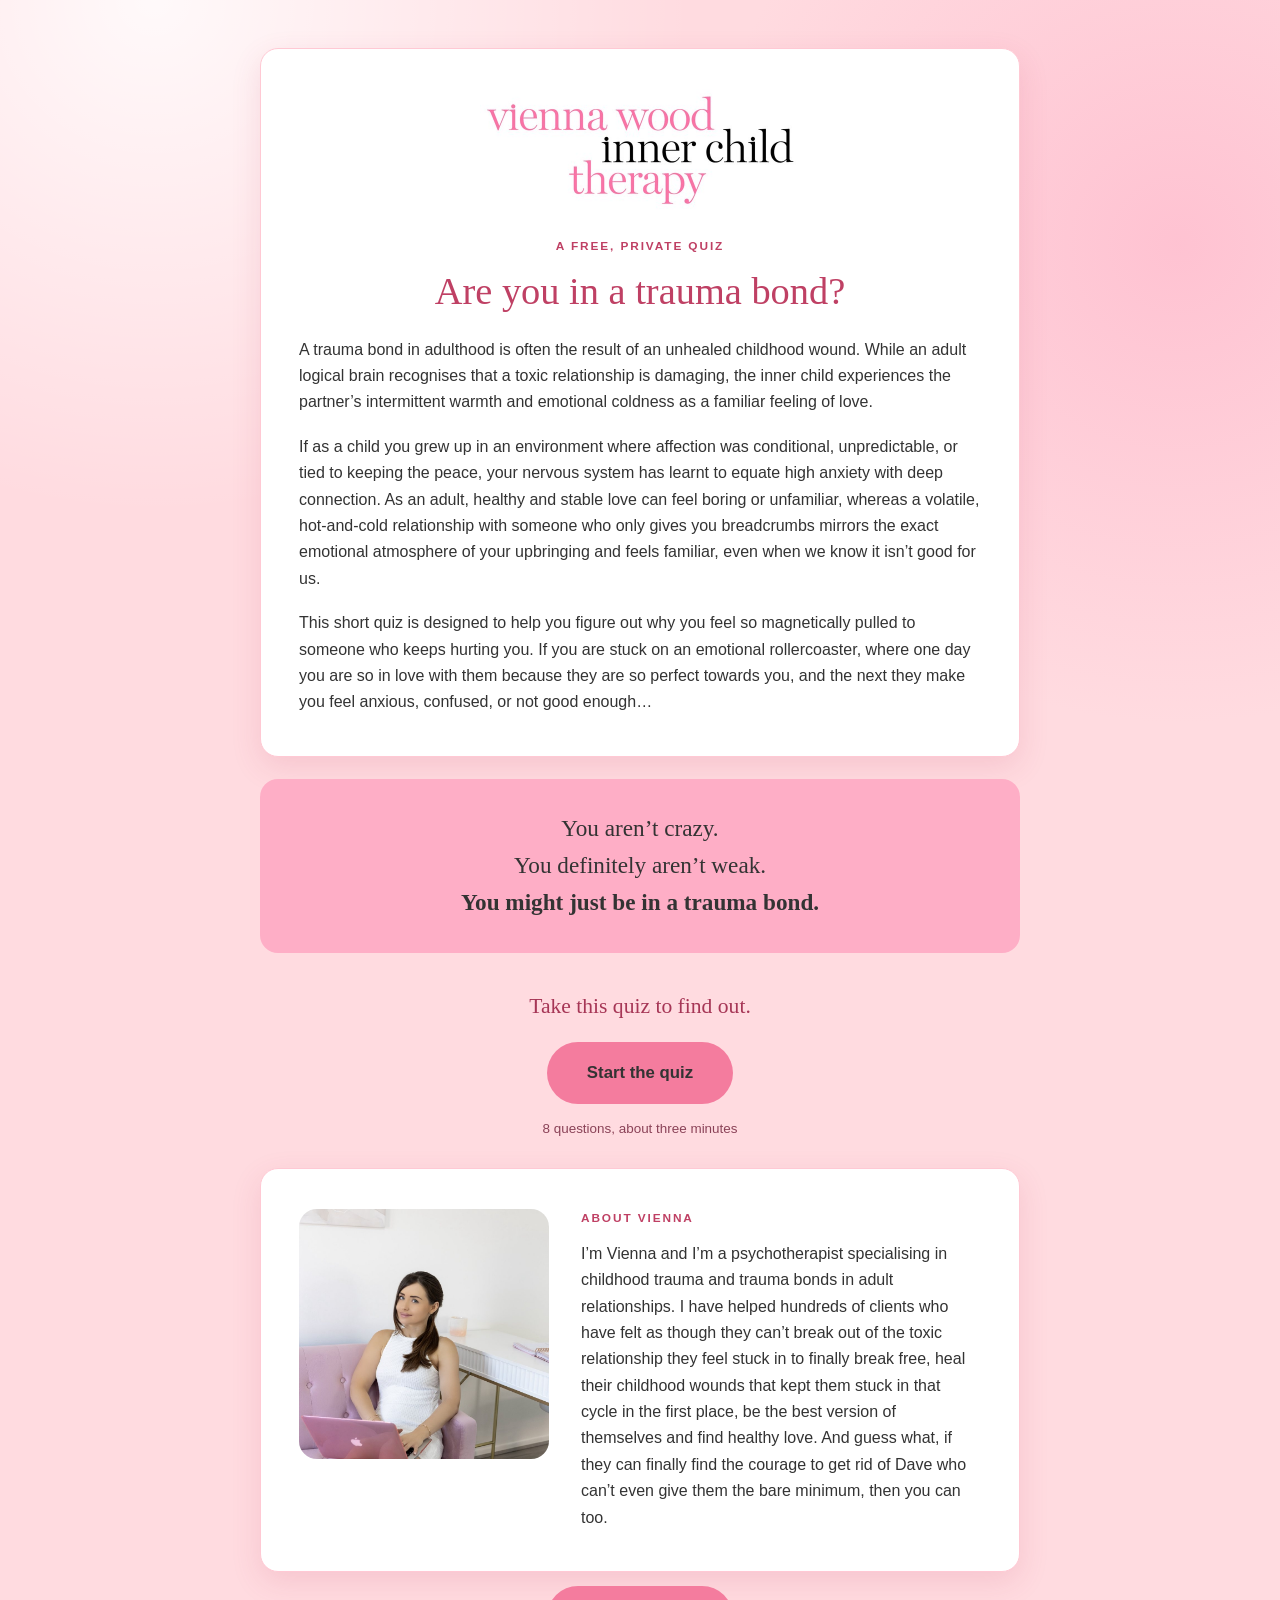
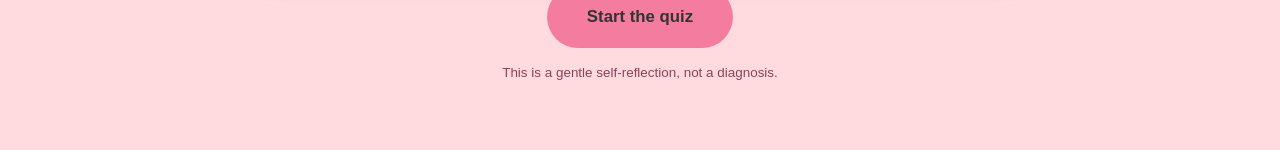
==== intro-single-file.html @ 4bd6a63e "Intro page: client's copy, logo, photo, CTA into the quiz - intro.html + intro.css (layout only - al" ====
<!DOCTYPE html>
<html lang="en">
<head>
<meta charset="utf-8">
<meta name="viewport" content="width=device-width, initial-scale=1">
<title>Are you in a trauma bond? — Vienna Wood Inner Child Therapy</title>
<meta name="description" content="A short, private quiz to help you understand why you feel so pulled towards someone who keeps hurting you.">
<style>
/* ============================================================
   Are You in a Trauma Bond? — styles
   Vienna Wood Inner Child Therapy
   ------------------------------------------------------------
   ALL colours live in the :root block below.
   Change the pinks there and the whole quiz follows.
   Everything is scoped under .tq so it cannot leak into,
   or be broken by, the rest of your site.
   ============================================================ */

:root {
  /* --- Vienna Wood palette, taken from viennawoodtherapy.co.uk
     These are the exact colours your live site already uses, so the
     quiz sits on the page as though it was always part of it:
         #F47C9E  pink        -> headings on your site, buttons, borders
         #FEAEC6  mid pink    -> your "Hi I'm Vienna" section background
         #FFDBE0  pale pink   -> your pale section backgrounds
         #333333  charcoal    -> your body text

     One shade is DERIVED, because #F47C9E cannot be used as text:
     against white it only reaches 2.6:1, and readable text needs
     4.5:1. So headings use a deeper rose of the same hue:
         #BF4064  deep rose   -> headings and small labels
     The "Book a free 15 minute call" button uses your actual site
     pink #F47C9E with charcoal text (4.95:1) rather than white
     text, because white on that pink is only 2.6:1.
     ---------------------------------------------------------- */
  --tq-blush:      #FFDBE0;   /* SITE - page / outer background */
  --tq-card:       #FFFFFF;   /* card surface                   */
  --tq-pink-soft:  #FEAEC6;   /* SITE - answer buttons          */
  --tq-pink:       #F47C9E;   /* SITE - selected answer, bar    */
  --tq-pink-hover: #FE9CBA;   /* answer button hover            */
  --tq-pink-deep:  #BF4064;   /* headings, small labels         */
  --tq-pink-deep-hover: #A63656; /* same rose, deeper: text on pink */
  --tq-rose-ink:   #333333;   /* SITE - body text               */
  --tq-muted:      #8A4257;   /* small print                    */
  --tq-line:       #FFC9D4;   /* hairlines / card border        */
  --tq-track:      #FEAEC6;   /* empty part of the progress bar */

  /* --- shape & spacing --- */
  --tq-radius:     18px;
  --tq-radius-sm:  14px;
  --tq-shadow:     0 10px 30px rgba(191, 64, 100, .14);
  --tq-maxw:       620px;

  /* --- type --- */
  --tq-font:       Montserrat, Poppins, ui-sans-serif, -apple-system, "Segoe UI", Roboto, "Helvetica Neue", Arial, sans-serif;
  --tq-font-head:  ui-serif, Georgia, "Times New Roman", serif;
}

/* Keeps phone "auto dark mode" (Samsung / Android) from
   repainting the quiz into muddy greys. The block at the
   bottom of this file restates the light palette explicitly. */
.tq { color-scheme: light; }

/* ---------- shell ---------- */

.tq,
.tq * { box-sizing: border-box; }

/* The pink fills the full width of whatever it sits in; the quiz
   itself stays a comfortable reading width, centred inside it. */
.tq {
  font-family: var(--tq-font);
  color: var(--tq-rose-ink);
  background: var(--tq-blush);
  width: 100%;
  margin: 0;
  padding: 44px 20px 52px;
  -webkit-font-smoothing: antialiased;
  text-align: left;
  line-height: 1.55;
}

.tq-inner {
  max-width: var(--tq-maxw);
  margin: 0 auto;
}

/* OPTIONAL — only if your theme wraps page content in a narrow
   column and you want the pink to reach the very edges of the
   screen anyway. Add it as a second class on the quiz div:
       <div id="tq-quiz" class="tq tq-bleed"> ...
   Leave it off and the pink simply fills its container. */
.tq-bleed {
  width: auto;
  margin-left:  calc(50% - 50vw + (var(--tq-sb, 0px) / 2));
  margin-right: calc(50% - 50vw + (var(--tq-sb, 0px) / 2));
}

/* ---------- progress ---------- */

.tq-progress { margin-bottom: 20px; }

.tq-progress-head {
  display: flex;
  justify-content: space-between;
  align-items: baseline;
  margin-bottom: 9px;
}

.tq-step {
  font-size: .82rem;
  letter-spacing: .06em;
  text-transform: uppercase;
  color: var(--tq-muted);
}

/* The percentage sits on the pink page background rather than on the
   white card, so it uses the deeper shade to stay readable there. */
.tq-pct {
  font-size: .82rem;
  font-weight: 600;
  color: var(--tq-pink-deep-hover);
}

.tq-bar {
  height: 8px;
  background: var(--tq-track);
  border-radius: 99px;
  overflow: hidden;
}

.tq-bar-fill {
  height: 100%;
  width: 12.5%;
  border-radius: 99px;
  background: linear-gradient(90deg, var(--tq-pink-deep) 0%, var(--tq-pink) 100%);
  transition: width .35s ease;   /* remove this line for zero motion */
}

/* ---------- card ---------- */

.tq-card {
  background: var(--tq-card);
  border: 1px solid var(--tq-line);
  border-radius: var(--tq-radius);
  box-shadow: var(--tq-shadow);
  padding: 30px 26px;
}

.tq-eyebrow {
  font-size: .74rem;
  letter-spacing: .16em;
  text-transform: uppercase;
  color: var(--tq-pink-deep);
  margin: 0 0 12px;
  font-weight: 600;
}

.tq-q {
  font-family: var(--tq-font-head);
  font-size: 1.5rem;
  line-height: 1.3;
  font-weight: 500;
  color: var(--tq-pink-deep);
  margin: 0 0 22px;
}

/* ---------- options ---------- */

.tq-options {
  list-style: none;
  margin: 0;
  padding: 0;
  display: flex;
  flex-direction: column;
  gap: 10px;
}

.tq-option {
  display: block;
  width: 100%;
  text-align: left;
  font: inherit;
  font-size: 1rem;
  color: var(--tq-rose-ink);
  background: var(--tq-pink-soft);
  border: 1.5px solid transparent;
  border-radius: var(--tq-radius-sm);
  padding: 15px 17px;
  cursor: pointer;
  transition: background .15s ease, border-color .15s ease;
}

.tq-option:hover {
  background: var(--tq-pink-hover);
  border-color: var(--tq-pink);
}

.tq-option:focus-visible {
  outline: 3px solid var(--tq-pink-deep);
  outline-offset: 2px;
}

.tq-option.is-selected {
  background: var(--tq-pink);
  border-color: var(--tq-pink-deep);
  color: var(--tq-rose-ink);
  font-weight: 600;
}

/* ---------- email capture ---------- */

.tq-blurb {
  margin: -10px 0 20px;
  font-size: 1rem;
}

.tq-form { margin: 0; }

.tq-sink {
  display: none;
  width: 0;
  height: 0;
  border: 0;
}

.tq-field { margin-bottom: 14px; }

.tq-field label {
  display: block;
  font-size: .82rem;
  font-weight: 600;
  margin-bottom: 6px;
}

.tq-field input {
  width: 100%;
  font: inherit;
  font-size: 1rem;
  color: var(--tq-rose-ink);
  background: var(--tq-card);
  border: 1.5px solid var(--tq-line);
  border-radius: var(--tq-radius-sm);
  padding: 13px 15px;
  transition: border-color .15s ease;
}

.tq-field input:focus {
  outline: 3px solid var(--tq-pink-deep);
  outline-offset: 2px;
  border-color: var(--tq-pink-deep);
}

.tq-consent {
  display: flex;
  align-items: flex-start;
  gap: 10px;
  font-size: .9rem;
  line-height: 1.45;
  margin: 18px 0 4px;
  cursor: pointer;
}

.tq-consent input {
  flex: 0 0 auto;
  width: 18px;
  height: 18px;
  margin: 3px 0 0;
  accent-color: var(--tq-pink-deep);
}

.tq-privacy {
  margin: 10px 0 0;
  font-size: .82rem;
}

.tq-privacy a { color: var(--tq-pink-deep); }

/* Empty until something is wrong, so it takes up no room. */
.tq-error {
  margin: 10px 0 0;
  font-size: .88rem;
  font-weight: 600;
  color: #9E1B1B;
}

.tq-error:empty { display: none; }

.tq-submit {
  display: block;
  width: 100%;
  text-align: center;
  margin-top: 18px;
}

/* ---------- result ---------- */

.tq-result-mark {
  width: 46px;
  height: 46px;
  border-radius: 50%;
  background: var(--tq-blush);
  color: var(--tq-pink-deep);
  display: flex;
  align-items: center;
  justify-content: center;
  font-size: 1.4rem;
  margin-bottom: 16px;
}

.tq-result h2 {
  font-family: var(--tq-font-head);
  font-size: 1.6rem;
  font-weight: 500;
  line-height: 1.25;
  color: var(--tq-pink-deep);
  margin: 0 0 14px;
}

.tq-result p {
  margin: 0 0 14px;
  font-size: 1rem;
}

.tq-result p:last-of-type { margin-bottom: 0; }

/* Pink heading above a result paragraph
   ("What your results mean", "An Inner Child Perspective").
   Same size as the paragraphs, set apart by caps + letter-spacing.
   Drop to .76rem if you ever want them smaller. */
.tq-body-label {
  font-size: 1rem;
  letter-spacing: .14em;
  text-transform: uppercase;
  color: var(--tq-pink-deep);
  font-weight: 600;
  margin: 22px 0 8px !important;
}

.tq-result-mark + h2 + .tq-body-label,
.tq-result h2 + .tq-body-label { margin-top: 4px !important; }

.tq-next {
  margin-top: 22px;
  padding-top: 20px;
  border-top: 1px solid var(--tq-line);
}

.tq-next-title {
  font-size: .76rem;
  letter-spacing: .14em;
  text-transform: uppercase;
  color: var(--tq-pink-deep);
  font-weight: 600;
  margin: 0 0 10px;
}

.tq-next ul {
  margin: 0;
  padding-left: 20px;
}

.tq-next li { margin-bottom: 7px; }

.tq-cta {
  display: inline-block;
  margin-top: 20px;
  background: var(--tq-pink);
  color: var(--tq-rose-ink);
  text-decoration: none;
  font-weight: 600;
  font-size: 1rem;
  padding: 14px 26px;
  border: 0;
  border-radius: 99px;
  cursor: pointer;
  font-family: inherit;
}

.tq-cta:hover { background: var(--tq-pink-hover); }

.tq-cta:focus-visible {
  outline: 3px solid var(--tq-pink-deep);
  outline-offset: 2px;
}

.tq-restart {
  display: block;
  margin: 16px auto 0;
  background: none;
  border: 0;
  font: inherit;
  font-size: .88rem;
  color: var(--tq-muted);
  text-decoration: underline;
  cursor: pointer;
}

/* ---------- footer ---------- */

.tq-foot {
  display: flex;
  flex-direction: column;
  align-items: center;
  gap: 10px;
  margin-top: 18px;
}

.tq-back {
  align-self: flex-start;
  background: none;
  border: 0;
  font: inherit;
  font-size: .9rem;
  color: var(--tq-muted);
  cursor: pointer;
  padding: 4px 2px;
}

.tq-back:hover { color: var(--tq-pink-deep-hover); }

.tq-note {
  margin: 0;
  font-size: .8rem;
  color: var(--tq-muted);
  text-align: center;
}

/* ---------- phones ---------- */

@media (max-width: 480px) {
  .tq        { padding: 24px 14px 30px; }
  .tq-card   { padding: 22px 18px; }
  .tq-q      { font-size: 1.3rem; }
  .tq-option { padding: 14px 15px; font-size: .97rem; }
  .tq-result h2 { font-size: 1.4rem; }
  .tq-cta    { display: block; text-align: center; }
}

/* ---------- respect reduced-motion ---------- */

@media (prefers-reduced-motion: reduce) {
  .tq * { transition: none !important; }
}

/* ---------- phone dark mode ----------
   Restating the light palette here stops Android's automatic
   dark mode from inventing its own (usually grey) colours.
   If you ever want a real dark version, change these values. */

@media (prefers-color-scheme: dark) {
  .tq {
    --tq-blush:     #FFDBE0;
    --tq-card:      #FFFFFF;
    --tq-pink-soft: #FEAEC6;
    --tq-pink:      #F47C9E;
    --tq-pink-hover:#FE9CBA;
    --tq-pink-deep: #BF4064;
    --tq-pink-deep-hover: #A63656;
    --tq-rose-ink:  #333333;
    --tq-muted:     #8A4257;
    --tq-line:      #FFC9D4;
    --tq-track:     #FEAEC6;
  }
}

</style>
<style>
/* ============================================================
   Intro page — Vienna Wood Inner Child Therapy
   ------------------------------------------------------------
   This file is LAYOUT ONLY. Every colour and the font stack come
   from the :root block at the top of quiz.css, so the intro page
   and the quiz can never drift apart — change a pink once and
   both follow. Load quiz.css first, then this file.

   Everything is scoped under .vw so it cannot leak into, or be
   broken by, the rest of your site.
   ============================================================ */

.vw { color-scheme: light; }

.vw,
.vw * { box-sizing: border-box; }

.vw {
  font-family: var(--tq-font);
  color: var(--tq-rose-ink);
  background: var(--tq-blush);
  width: 100%;
  margin: 0;
  padding: 48px 20px 60px;
  -webkit-font-smoothing: antialiased;
  text-align: left;
  line-height: 1.65;

  /* Soft pink light, drawn in CSS rather than an image, so there is
     nothing extra to load and it stays crisp on every screen. */
  background-image:
    radial-gradient(60% 42% at 12% 0%,   rgba(255,255,255,.85), rgba(255,255,255,0) 70%),
    radial-gradient(52% 38% at 92% 14%,  rgba(254,174,198,.55), rgba(254,174,198,0) 72%);
  background-repeat: no-repeat;
}

/* Same optional full-bleed helper as the quiz — see quiz.css */
.vw-bleed {
  width: auto;
  margin-left:  calc(50% - 50vw + (var(--tq-sb, 0px) / 2));
  margin-right: calc(50% - 50vw + (var(--tq-sb, 0px) / 2));
}

.vw-inner {
  max-width: 760px;
  margin: 0 auto;
}

/* ---------- cards ---------- */

.vw-card {
  background: var(--tq-card);
  border: 1px solid var(--tq-line);
  border-radius: var(--tq-radius);
  box-shadow: var(--tq-shadow);
  padding: 40px 38px;
}

.vw-hero { text-align: center; }

/* The logo artwork has a white background baked in, so it has to
   sit on white — hence the logo living inside the card, not up on
   the pink. */
.vw-logo {
  display: block;
  width: 100%;
  max-width: 320px;
  height: auto;
  margin: 0 auto 26px;
}

.vw-eyebrow {
  font-size: .74rem;
  letter-spacing: .16em;
  text-transform: uppercase;
  color: var(--tq-pink-deep);
  font-weight: 600;
  margin: 0 0 12px;
}

.vw-h1 {
  font-family: var(--tq-font-head);
  font-size: 2.4rem;
  line-height: 1.15;
  font-weight: 500;
  color: var(--tq-pink-deep);
  margin: 0 0 24px;
}

/* Heading block stays centred, the reading text goes left — long
   centred paragraphs are hard work to read. */
.vw-hero p:not(.vw-eyebrow) { margin: 0 0 18px; text-align: left; }
.vw-hero p:last-child { margin-bottom: 0; }

/* ---------- the three lines ---------- */

.vw-affirm {
  background: var(--tq-pink-soft);
  border-radius: var(--tq-radius);
  padding: 34px 30px;
  margin: 22px 0;
  text-align: center;
}

.vw-affirm p {
  font-family: var(--tq-font-head);
  font-size: 1.45rem;
  line-height: 1.35;
  margin: 0 0 6px;
}

.vw-affirm p:last-child { margin-bottom: 0; }

.vw-affirm-last { font-weight: 600; }

/* ---------- call to action ---------- */

.vw-act {
  text-align: center;
  padding: 14px 0 6px;
}

/* Sits on the pink page background rather than a white card, so it
   takes the deeper rose — see the note in quiz.css. */
.vw-lead {
  font-family: var(--tq-font-head);
  font-size: 1.35rem;
  color: var(--tq-pink-deep-hover);
  margin: 0 0 18px;
}

.vw-cta {
  display: inline-block;
  background: var(--tq-pink);
  color: var(--tq-rose-ink);
  text-decoration: none;
  font-weight: 600;
  font-size: 1.05rem;
  padding: 17px 40px;
  border: 0;
  border-radius: 99px;
  cursor: pointer;
  font-family: inherit;
  transition: background .15s ease;
}

.vw-cta:hover { background: var(--tq-pink-hover); }

.vw-cta:focus-visible {
  outline: 3px solid var(--tq-pink-deep);
  outline-offset: 3px;
}

.vw-meta {
  font-size: .84rem;
  color: var(--tq-muted);
  margin: 14px 0 0;
}

/* ---------- about ---------- */

.vw-about {
  display: flex;
  gap: 32px;
  align-items: flex-start;
  margin-top: 22px;
}

.vw-photo {
  flex: 0 0 250px;
  max-width: 250px;
}

.vw-photo img {
  display: block;
  width: 100%;
  height: auto;
  border-radius: var(--tq-radius);
}

.vw-bio { flex: 1 1 auto; }

.vw-bio p:last-child { margin: 0; }

/* ---------- tablet ---------- */

@media (max-width: 720px) {
  .vw       { padding: 34px 16px 44px; }
  .vw-card  { padding: 30px 24px; }
  .vw-h1    { font-size: 2rem; }
  .vw-about { display: block; }

  .vw-photo {
    max-width: 210px;
    margin: 0 auto 24px;
  }
}

/* ---------- phones ---------- */

@media (max-width: 480px) {
  .vw        { padding: 26px 14px 36px; }
  .vw-card   { padding: 26px 20px; }
  .vw-h1     { font-size: 1.7rem; }
  .vw-logo   { max-width: 250px; }
  .vw-affirm { padding: 26px 20px; }
  .vw-affirm p { font-size: 1.2rem; }
  .vw-lead   { font-size: 1.15rem; }

  .vw-cta {
    display: block;
    text-align: center;
    padding: 16px 22px;
  }
}

/* ---------- respect reduced-motion ---------- */

@media (prefers-reduced-motion: reduce) {
  .vw * { transition: none !important; }
}

/* ---------- phone dark mode ----------
   Same reason as the quiz: stops Android's automatic dark mode
   from inventing its own grey version of the page. */

@media (prefers-color-scheme: dark) {
  .vw {
    --tq-blush:     #FFDBE0;
    --tq-card:      #FFFFFF;
    --tq-pink-soft: #FEAEC6;
    --tq-pink:      #F47C9E;
    --tq-pink-hover:#FE9CBA;
    --tq-pink-deep: #BF4064;
    --tq-pink-deep-hover: #A63656;
    --tq-rose-ink:  #333333;
    --tq-muted:     #8A4257;
    --tq-line:      #FFC9D4;
    --tq-track:     #FEAEC6;
  }
}

</style>
<!-- Demo page only. Your own site already sets these. -->
<style>html,body{margin:0;padding:0;background:#FFDBE0;}</style>
</head>
<body>

<!-- ============================================================
     Drop-in block. Everything lives inside <div id="vw-intro">.
     Styles: quiz.css (the colours) + intro.css (this page)
     The two "Start the quiz" links point at your quiz page.
     ============================================================ -->

<div id="vw-intro" class="vw">
 <div class="vw-inner">

  <section class="vw-card vw-hero">
    <img class="vw-logo" src="[data-uri]" alt="Vienna Wood Inner Child Therapy"
         width="640" height="244">

    <p class="vw-eyebrow">A free, private quiz</p>
    <h1 class="vw-h1">Are you in a trauma bond?</h1>

    <p>A trauma bond in adulthood is often the result of an unhealed childhood
      wound. While an adult logical brain recognises that a toxic relationship is
      damaging, the inner child experiences the partner’s intermittent warmth and
      emotional coldness as a familiar feeling of love.</p>

    <p>If as a child you grew up in an environment where affection was
      conditional, unpredictable, or tied to keeping the peace, your nervous
      system has learnt to equate high anxiety with deep connection. As an adult,
      healthy and stable love can feel boring or unfamiliar, whereas a volatile,
      hot-and-cold relationship with someone who only gives you breadcrumbs
      mirrors the exact emotional atmosphere of your upbringing and feels
      familiar, even when we know it isn’t good for us.</p>

    <p>This short quiz is designed to help you figure out why you feel so
      magnetically pulled to someone who keeps hurting you. If you are stuck on
      an emotional rollercoaster, where one day you are so in love with them
      because they are so perfect towards you, and the next they make you feel
      anxious, confused, or not good enough…</p>
  </section>

  <section class="vw-affirm" aria-label="A gentle reminder">
    <p>You aren’t crazy.</p>
    <p>You definitely aren’t weak.</p>
    <p class="vw-affirm-last">You might just be in a trauma bond.</p>
  </section>

  <div class="vw-act">
    <p class="vw-lead">Take this quiz to find out.</p>
    <a class="vw-cta" href="index.html">Start the quiz</a>
    <p class="vw-meta">8 questions, about three minutes</p>
  </div>

  <section class="vw-card vw-about">
    <div class="vw-photo">
      <img src="[data-uri]" alt="Vienna Wood, psychotherapist" width="900" height="900">
    </div>
    <div class="vw-bio">
      <p class="vw-eyebrow">About Vienna</p>
      <p>I’m Vienna and I’m a psychotherapist specialising in childhood trauma and
        trauma bonds in adult relationships. I have helped hundreds of clients who
        have felt as though they can’t break out of the toxic relationship they
        feel stuck in to finally break free, heal their childhood wounds that kept
        them stuck in that cycle in the first place, be the best version of
        themselves and find healthy love. And guess what, if they can finally find
        the courage to get rid of Dave who can’t even give them the bare minimum,
        then you can too.</p>
    </div>
  </section>

  <div class="vw-act">
    <a class="vw-cta" href="index.html">Start the quiz</a>
    <p class="vw-meta">This is a gentle self-reflection, not a diagnosis.</p>
  </div>

 </div>
</div>

</body>
</html>
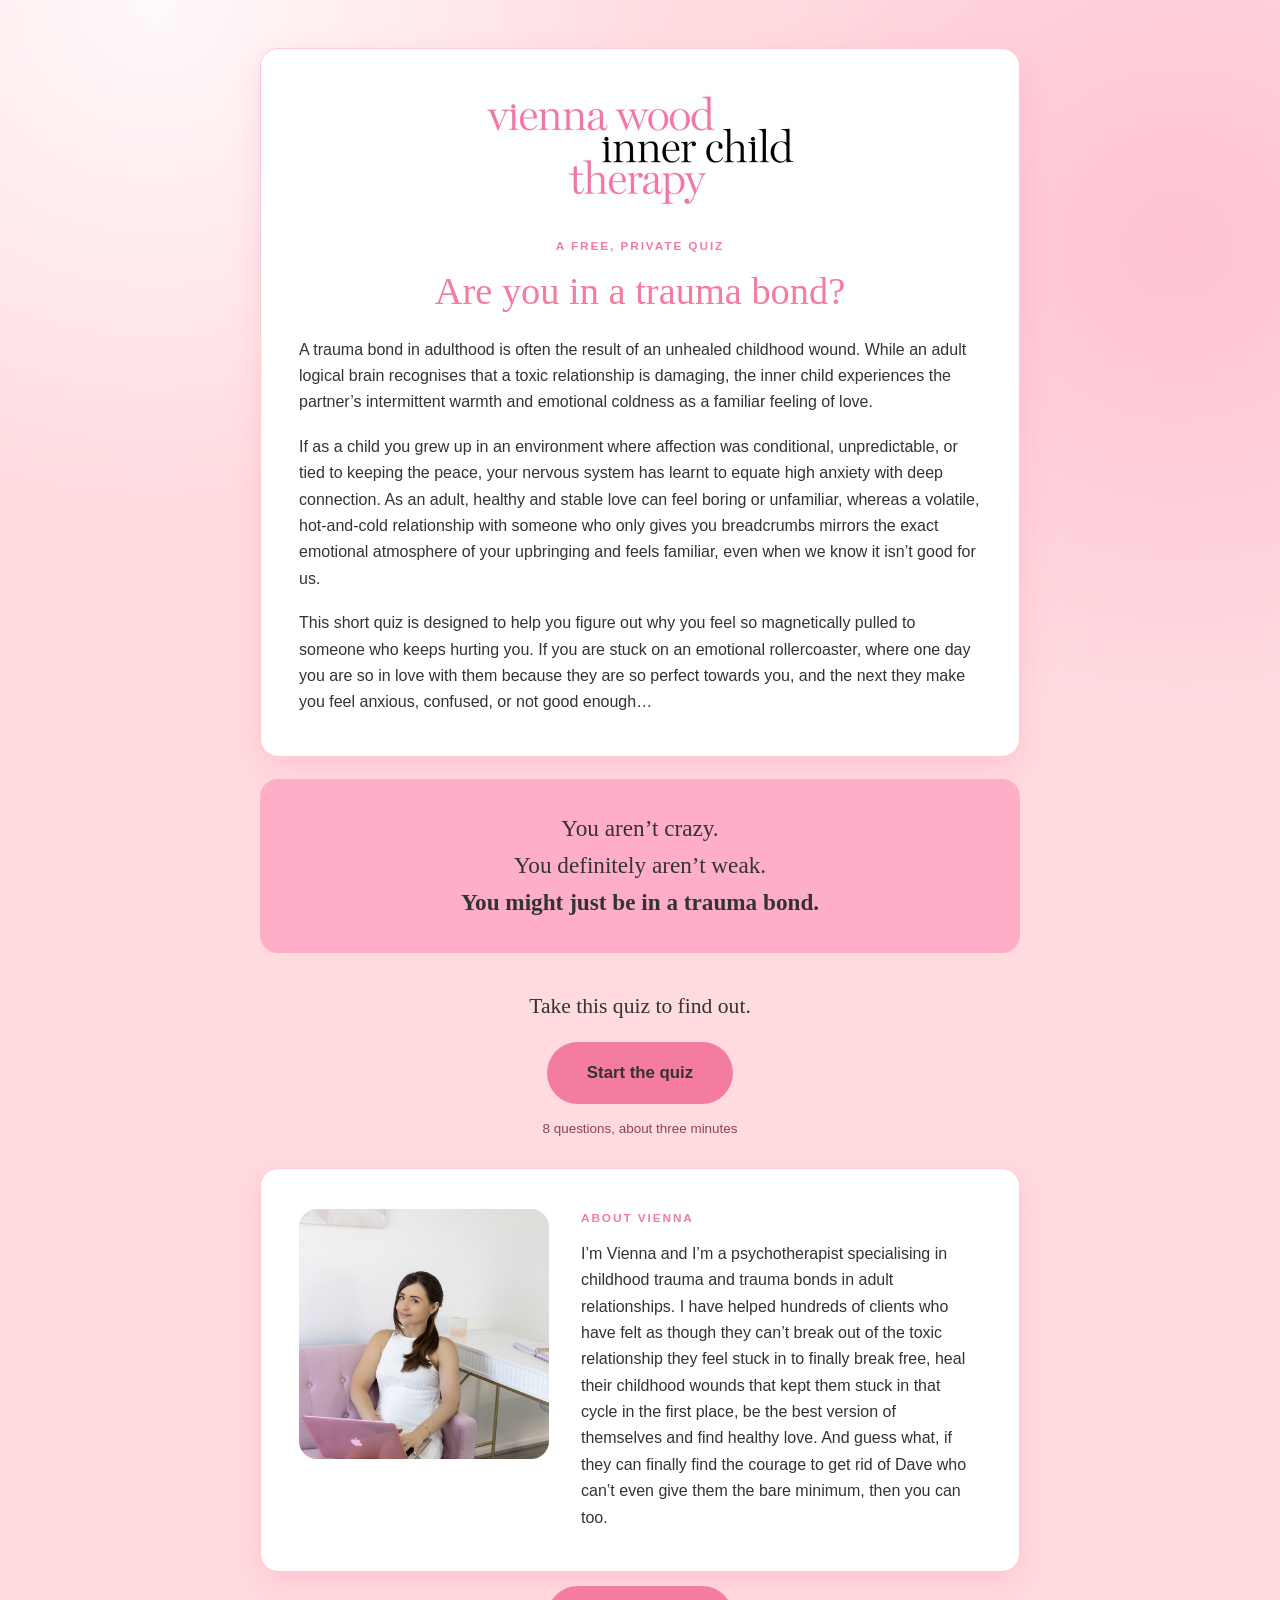
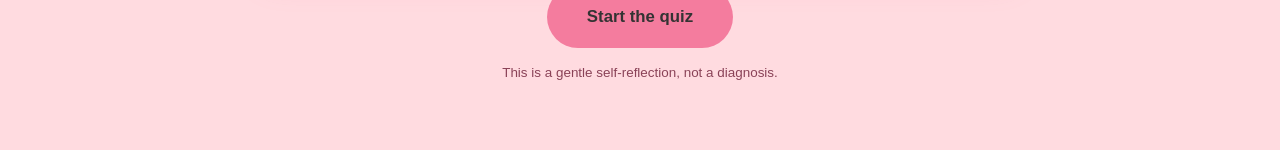
==== commit 960f732c: "Drop the derived rose - headings now use the site pink #F47C9E Client asked twice for his own pinks," ====
--- a/intro-single-file.html
+++ b/intro-single-file.html
@@ -25,30 +25,40 @@
          #FFDBE0  pale pink   -> your pale section backgrounds
          #333333  charcoal    -> your body text
 
-     One shade is DERIVED, because #F47C9E cannot be used as text:
-     against white it only reaches 2.6:1, and readable text needs
-     4.5:1. So headings use a deeper rose of the same hue:
-         #BF4064  deep rose   -> headings and small labels
-     The "Book a free 15 minute call" button uses your actual site
-     pink #F47C9E with charcoal text (4.95:1) rather than white
-     text, because white on that pink is only 2.6:1.
+     There are NO invented colours here any more. Headings use your
+     own #F47C9E, exactly as they do on your website.
+
+     Worth knowing: #F47C9E on white measures 2.6:1, where the
+     readable standard for text is 4.5:1. Your website already does
+     this, so the quiz now matches it. If anyone ever tells you the
+     small uppercase labels are hard to read, change --tq-pink-deep
+     to #333333 and they become charcoal.
+
+     Two places do NOT use the pink, because it sits on the pale
+     pink background there rather than on a white card, and drops
+     to 2.0:1 — near enough invisible. Those use your charcoal:
+     the percentage on the progress bar, and "Take this quiz to
+     find out" on the intro page.
+
+     Buttons use the pink as a BACKGROUND with charcoal text
+     (4.95:1) rather than white text, because white on that pink
+     is the same unreadable 2.6:1.
      ---------------------------------------------------------- */
   --tq-blush:      #FFDBE0;   /* SITE - page / outer background */
   --tq-card:       #FFFFFF;   /* card surface                   */
   --tq-pink-soft:  #FEAEC6;   /* SITE - answer buttons          */
   --tq-pink:       #F47C9E;   /* SITE - selected answer, bar    */
   --tq-pink-hover: #FE9CBA;   /* answer button hover            */
-  --tq-pink-deep:  #BF4064;   /* headings, small labels         */
-  --tq-pink-deep-hover: #A63656; /* same rose, deeper: text on pink */
+  --tq-pink-deep:  #F47C9E;   /* SITE - headings, small labels  */
   --tq-rose-ink:   #333333;   /* SITE - body text               */
   --tq-muted:      #8A4257;   /* small print                    */
   --tq-line:       #FFC9D4;   /* hairlines / card border        */
-  --tq-track:      #FEAEC6;   /* empty part of the progress bar */
+  --tq-track:      #FFFFFF;   /* empty part of the progress bar */
 
   /* --- shape & spacing --- */
   --tq-radius:     18px;
   --tq-radius-sm:  14px;
-  --tq-shadow:     0 10px 30px rgba(191, 64, 100, .14);
+  --tq-shadow:     0 10px 30px rgba(244, 124, 158, .22);
   --tq-maxw:       620px;
 
   /* --- type --- */
@@ -114,12 +124,13 @@
   color: var(--tq-muted);
 }
 
-/* The percentage sits on the pink page background rather than on the
-   white card, so it uses the deeper shade to stay readable there. */
+/* The percentage sits on the pink page background rather than on a
+   white card. The pink on pink is 2.0:1 and all but disappears, so
+   this one uses your charcoal instead. */
 .tq-pct {
   font-size: .82rem;
   font-weight: 600;
-  color: var(--tq-pink-deep-hover);
+  color: var(--tq-rose-ink);
 }
 
 .tq-bar {
@@ -133,7 +144,7 @@
   height: 100%;
   width: 12.5%;
   border-radius: 99px;
-  background: linear-gradient(90deg, var(--tq-pink-deep) 0%, var(--tq-pink) 100%);
+  background: var(--tq-pink);
   transition: width .35s ease;   /* remove this line for zero motion */
 }
 
@@ -197,13 +208,13 @@
 }
 
 .tq-option:focus-visible {
-  outline: 3px solid var(--tq-pink-deep);
+  outline: 3px solid var(--tq-rose-ink);
   outline-offset: 2px;
 }
 
 .tq-option.is-selected {
   background: var(--tq-pink);
-  border-color: var(--tq-pink-deep);
+  border-color: var(--tq-rose-ink);
   color: var(--tq-rose-ink);
   font-weight: 600;
 }
@@ -246,9 +257,9 @@
 }
 
 .tq-field input:focus {
-  outline: 3px solid var(--tq-pink-deep);
+  outline: 3px solid var(--tq-rose-ink);
   outline-offset: 2px;
-  border-color: var(--tq-pink-deep);
+  border-color: var(--tq-pink);
 }
 
 .tq-consent {
@@ -274,7 +285,7 @@
   font-size: .82rem;
 }
 
-.tq-privacy a { color: var(--tq-pink-deep); }
+.tq-privacy a { color: var(--tq-rose-ink); }
 
 /* Empty until something is wrong, so it takes up no room. */
 .tq-error {
@@ -295,18 +306,23 @@
 
 /* ---------- result ---------- */
 
+/* Solid pink disc with a white flower cut out of it. The flower used
+   to be pink on pale pink, which at 2.0:1 barely showed up. */
 .tq-result-mark {
   width: 46px;
   height: 46px;
   border-radius: 50%;
-  background: var(--tq-blush);
-  color: var(--tq-pink-deep);
+  background: var(--tq-pink);
+  color: var(--tq-card);
   display: flex;
   align-items: center;
   justify-content: center;
   font-size: 1.4rem;
   margin-bottom: 16px;
 }
+
+/* The hole in the middle of the flower — matches the disc behind it */
+.tq-result-mark .tq-flower-hole { fill: var(--tq-pink); }
 
 .tq-result h2 {
   font-family: var(--tq-font-head);
@@ -380,7 +396,7 @@
 .tq-cta:hover { background: var(--tq-pink-hover); }
 
 .tq-cta:focus-visible {
-  outline: 3px solid var(--tq-pink-deep);
+  outline: 3px solid var(--tq-rose-ink);
   outline-offset: 2px;
 }
 
@@ -417,7 +433,7 @@
   padding: 4px 2px;
 }
 
-.tq-back:hover { color: var(--tq-pink-deep-hover); }
+.tq-back:hover { color: var(--tq-rose-ink); }
 
 .tq-note {
   margin: 0;
@@ -455,12 +471,11 @@
     --tq-pink-soft: #FEAEC6;
     --tq-pink:      #F47C9E;
     --tq-pink-hover:#FE9CBA;
-    --tq-pink-deep: #BF4064;
-    --tq-pink-deep-hover: #A63656;
+    --tq-pink-deep: #F47C9E;
     --tq-rose-ink:  #333333;
     --tq-muted:     #8A4257;
     --tq-line:      #FFC9D4;
-    --tq-track:     #FEAEC6;
+    --tq-track:     #FFFFFF;
   }
 }
 
@@ -588,12 +603,12 @@
   padding: 14px 0 6px;
 }
 
-/* Sits on the pink page background rather than a white card, so it
-   takes the deeper rose — see the note in quiz.css. */
+/* Sits on the pink page background rather than a white card, where
+   the pink would drop to 2.0:1 — see the note in quiz.css. */
 .vw-lead {
   font-family: var(--tq-font-head);
   font-size: 1.35rem;
-  color: var(--tq-pink-deep-hover);
+  color: var(--tq-rose-ink);
   margin: 0 0 18px;
 }
 
@@ -615,7 +630,7 @@
 .vw-cta:hover { background: var(--tq-pink-hover); }
 
 .vw-cta:focus-visible {
-  outline: 3px solid var(--tq-pink-deep);
+  outline: 3px solid var(--tq-rose-ink);
   outline-offset: 3px;
 }
 
@@ -699,12 +714,11 @@
     --tq-pink-soft: #FEAEC6;
     --tq-pink:      #F47C9E;
     --tq-pink-hover:#FE9CBA;
-    --tq-pink-deep: #BF4064;
-    --tq-pink-deep-hover: #A63656;
+    --tq-pink-deep: #F47C9E;
     --tq-rose-ink:  #333333;
     --tq-muted:     #8A4257;
     --tq-line:      #FFC9D4;
-    --tq-track:     #FEAEC6;
+    --tq-track:     #FFFFFF;
   }
 }
 
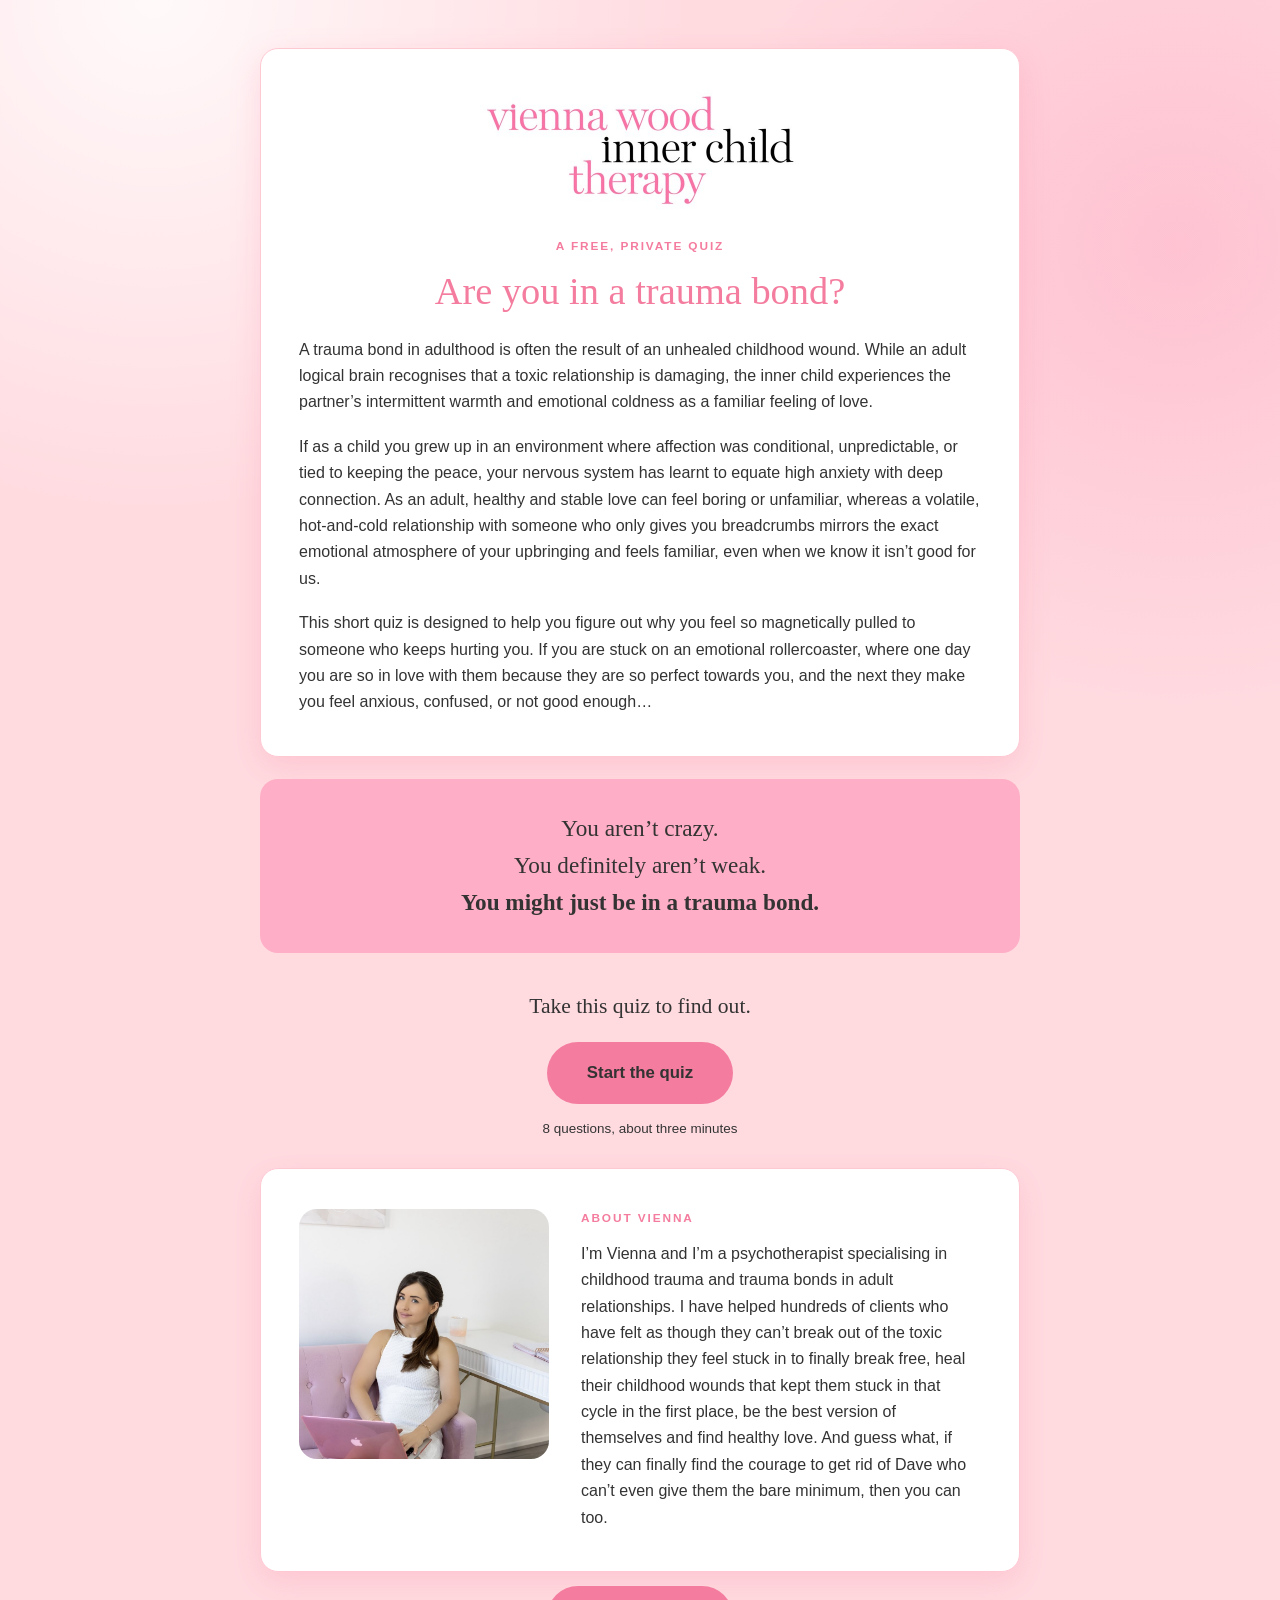
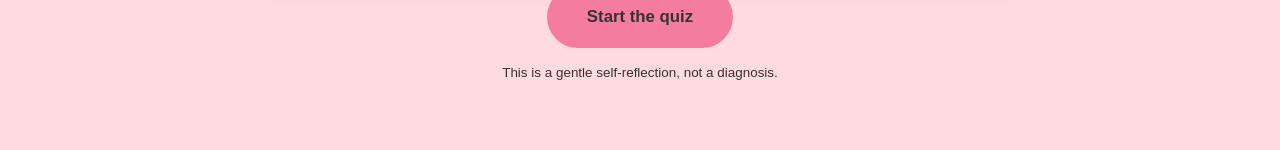
==== commit 24bc5216: "Small print to charcoal: remove the last non-brand colour (#8A4257) The client asked for the intro-p" ====
--- a/intro-single-file.html
+++ b/intro-single-file.html
@@ -51,7 +51,7 @@
   --tq-pink-hover: #FE9CBA;   /* answer button hover            */
   --tq-pink-deep:  #F47C9E;   /* SITE - headings, small labels  */
   --tq-rose-ink:   #333333;   /* SITE - body text               */
-  --tq-muted:      #8A4257;   /* small print                    */
+  --tq-muted:      #333333;   /* SITE - small print             */
   --tq-line:       #FFC9D4;   /* hairlines / card border        */
   --tq-track:      #FFFFFF;   /* empty part of the progress bar */
 
@@ -433,7 +433,9 @@
   padding: 4px 2px;
 }
 
-.tq-back:hover { color: var(--tq-rose-ink); }
+/* Small print is now the same charcoal as the body text, so a hover that
+   only changed colour would do nothing visible. Underline it instead. */
+.tq-back:hover { text-decoration: underline; }
 
 .tq-note {
   margin: 0;
@@ -473,7 +475,7 @@
     --tq-pink-hover:#FE9CBA;
     --tq-pink-deep: #F47C9E;
     --tq-rose-ink:  #333333;
-    --tq-muted:     #8A4257;
+    --tq-muted:     #333333;
     --tq-line:      #FFC9D4;
     --tq-track:     #FFFFFF;
   }
@@ -716,7 +718,7 @@
     --tq-pink-hover:#FE9CBA;
     --tq-pink-deep: #F47C9E;
     --tq-rose-ink:  #333333;
-    --tq-muted:     #8A4257;
+    --tq-muted:     #333333;
     --tq-line:      #FFC9D4;
     --tq-track:     #FFFFFF;
   }
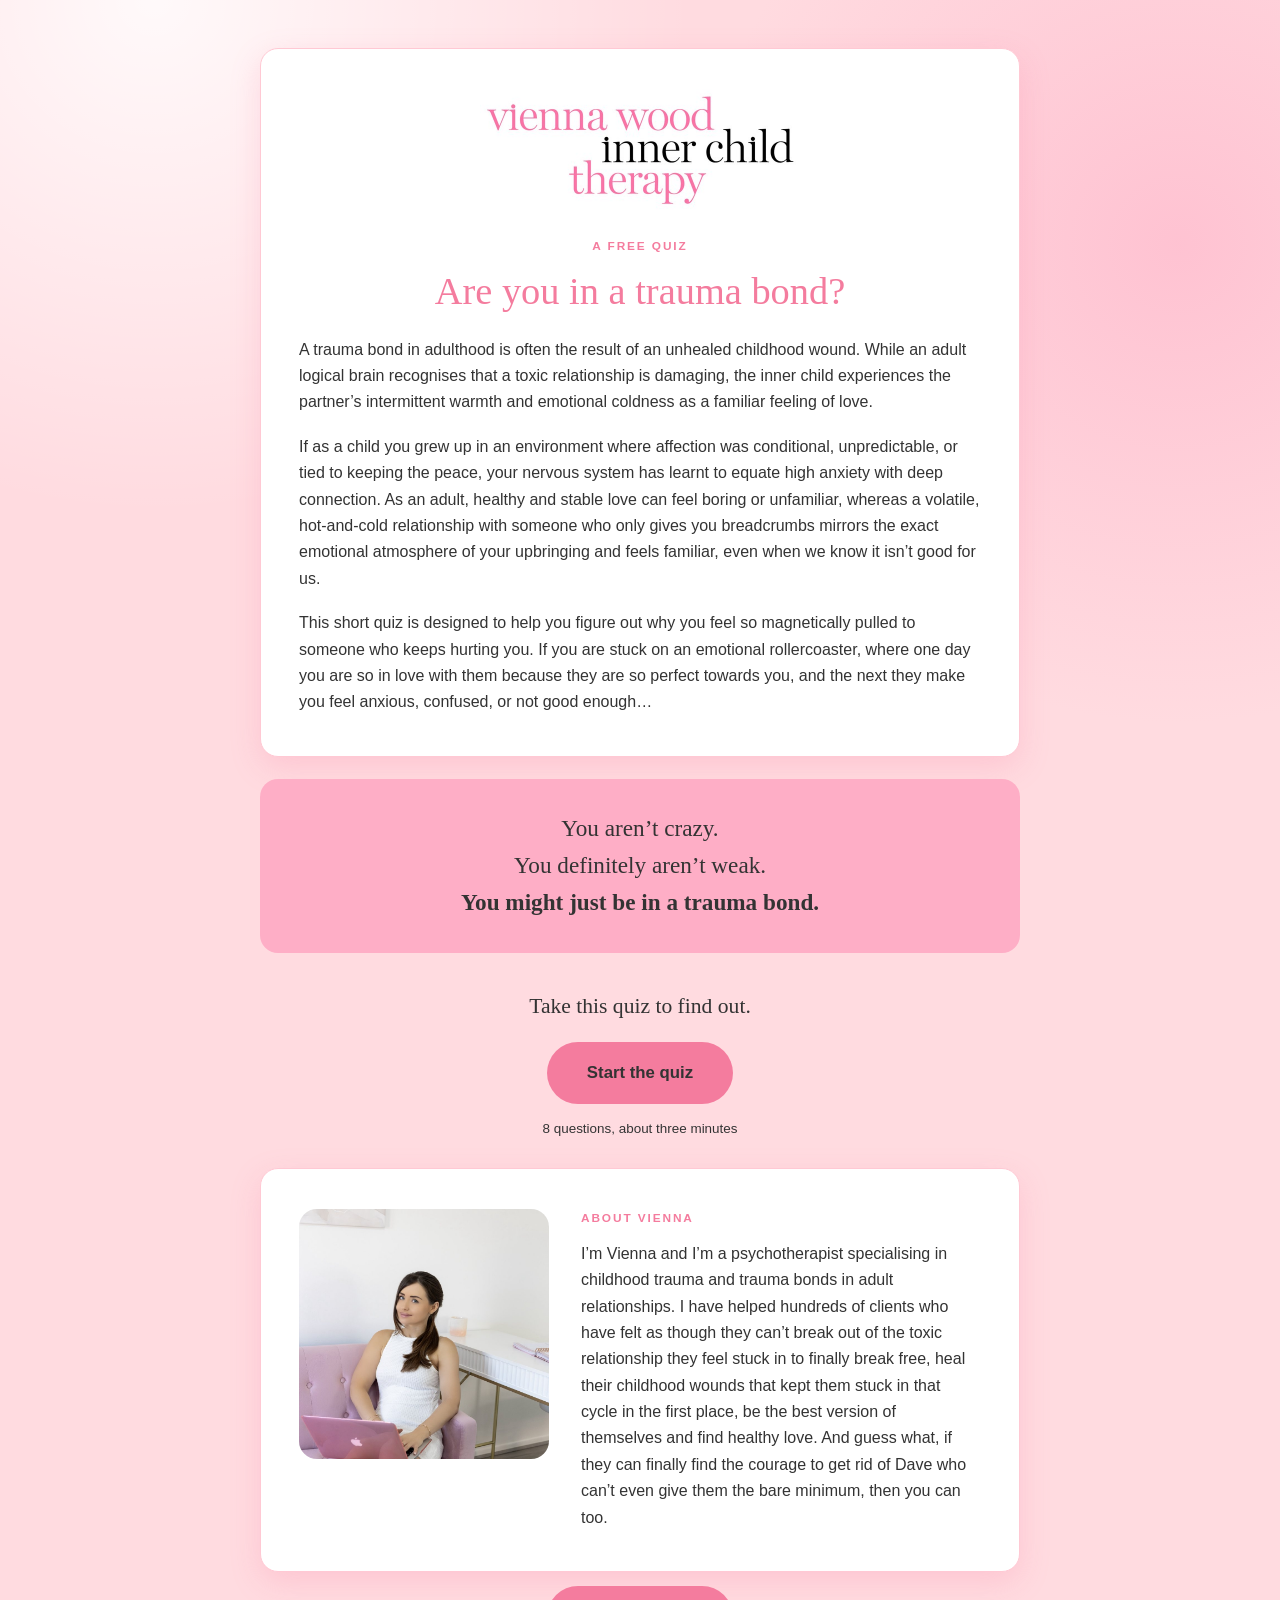
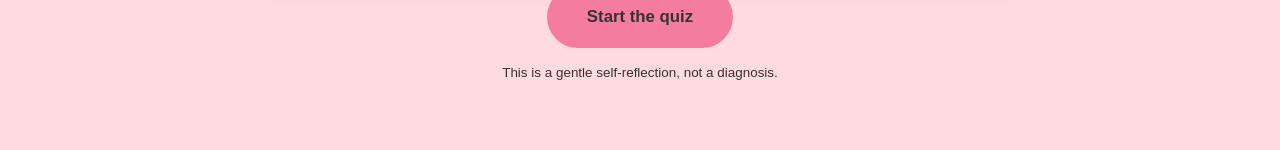
==== commit 78a91ced: "Intro: 'A free quiz'; MailerLite-ready email capture Client asked for 'private' to come out of the e" ====
--- a/intro-single-file.html
+++ b/intro-single-file.html
@@ -4,7 +4,7 @@
 <meta charset="utf-8">
 <meta name="viewport" content="width=device-width, initial-scale=1">
 <title>Are you in a trauma bond? — Vienna Wood Inner Child Therapy</title>
-<meta name="description" content="A short, private quiz to help you understand why you feel so pulled towards someone who keeps hurting you.">
+<meta name="description" content="A short, free quiz to help you understand why you feel so pulled towards someone who keeps hurting you.">
 <style>
 /* ============================================================
    Are You in a Trauma Bond? — styles
@@ -743,7 +743,7 @@
     <img class="vw-logo" src="[data-uri]" alt="Vienna Wood Inner Child Therapy"
          width="640" height="244">
 
-    <p class="vw-eyebrow">A free, private quiz</p>
+    <p class="vw-eyebrow">A free quiz</p>
     <h1 class="vw-h1">Are you in a trauma bond?</h1>
 
     <p>A trauma bond in adulthood is often the result of an unhealed childhood
